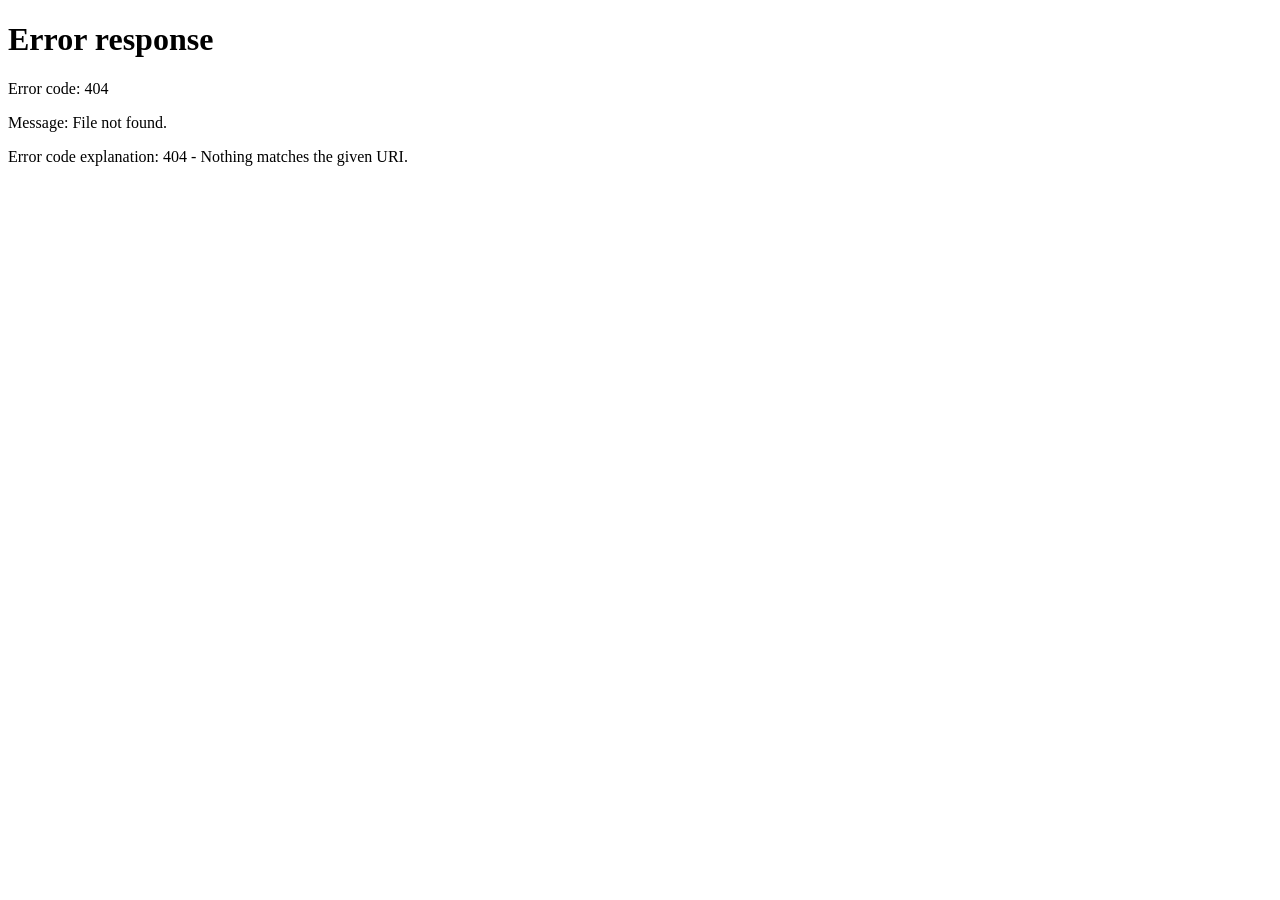
==== index.html @ c6a534df "Add files via upload" ====
<!doctype html>
<html lang="en">
<head>
  <meta charset="UTF-8" />
  <meta name="viewport" content="width=device-width, initial-scale=1.0" />
  <title>LeftoverChef</title>
  <script>
    window.location.replace("/frontend.html");
  </script>
</head>
<body>
  <p>Redirecting to LeftoverChef...</p>
</body>
</html>
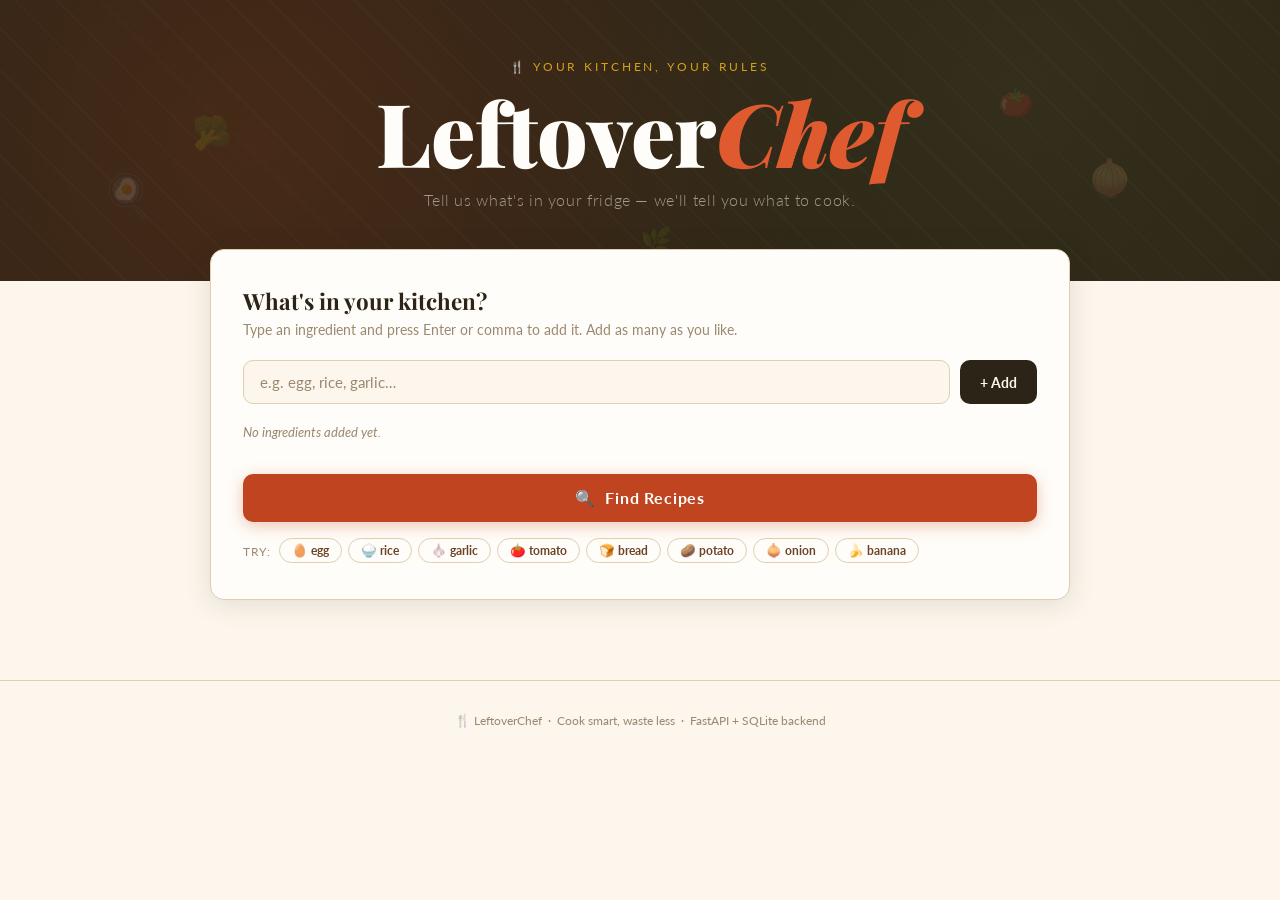
==== commit 188c8132: "Add files via upload" ====
--- a/index.html
+++ b/index.html
@@ -1,15 +1,525 @@
-<!doctype html>
+<!DOCTYPE html>
 <html lang="en">
 <head>
-  <meta charset="UTF-8" />
-  <meta name="viewport" content="width=device-width, initial-scale=1.0" />
-  <title>LeftoverChef</title>
-  <script>
-    window.location.replace("/frontend.html");
-  </script>
+  <meta charset="UTF-8"/>
+  <meta name="viewport" content="width=device-width, initial-scale=1.0"/>
+  <title>LeftoverChef — Cook What You Have</title>
+  <link href="https://fonts.googleapis.com/css2?family=Playfair+Display:ital,wght@0,700;0,900;1,700&family=Lato:wght@300;400;700&display=swap" rel="stylesheet"/>
+  <style>
+    *, *::before, *::after { box-sizing: border-box; margin: 0; padding: 0; }
+    :root {
+      --cream:#fdf6ec; --warm:#f5e6cc; --paper:#fffdf9;
+      --rust:#c0441f; --rust2:#e05a30; --olive:#5a6e3b; --olive2:#7a9a50;
+      --charcoal:#2c2416; --brown:#6b4226; --gold:#d4a017; --muted:#9b8870;
+      --border:#e0ceaf; --shadow:rgba(44,36,22,0.12); --radius:14px;
+    }
+    html { scroll-behavior: smooth; }
+    body { background: var(--cream); color: var(--charcoal); font-family: 'Lato', sans-serif; min-height: 100vh; }
+
+    .hero {
+      position: relative; background: var(--charcoal);
+      overflow: hidden; padding: 60px 24px 72px; text-align: center; z-index: 1;
+    }
+    .hero::before {
+      content: ''; position: absolute; inset: 0;
+      background-image:
+        radial-gradient(circle at 20% 50%, rgba(192,68,31,0.18) 0%, transparent 55%),
+        radial-gradient(circle at 80% 30%, rgba(90,110,59,0.15) 0%, transparent 50%),
+        repeating-linear-gradient(45deg, transparent, transparent 28px, rgba(255,255,255,0.018) 28px, rgba(255,255,255,0.018) 30px);
+      pointer-events: none;
+    }
+    .steam { position: absolute; font-size: 2rem; opacity: 0.13; animation: floatUp 6s ease-in-out infinite; }
+    .steam:nth-child(1) { left: 8%;  top: 60%; animation-delay: 0s;   font-size: 2.6rem; }
+    .steam:nth-child(2) { left: 15%; top: 40%; animation-delay: 1.2s; }
+    .steam:nth-child(3) { left: 85%; top: 55%; animation-delay: 2.4s; font-size: 2.2rem; }
+    .steam:nth-child(4) { left: 78%; top: 30%; animation-delay: 0.6s; font-size: 1.8rem; }
+    .steam:nth-child(5) { left: 50%; top: 80%; animation-delay: 3s;   font-size: 1.6rem; }
+    @keyframes floatUp {
+      0%,100% { transform: translateY(0) rotate(-5deg); opacity: 0.08; }
+      50%      { transform: translateY(-30px) rotate(5deg); opacity: 0.18; }
+    }
+    .hero-eyebrow { font-size: 0.72rem; letter-spacing: 0.25em; text-transform: uppercase; color: var(--gold); margin-bottom: 14px; position: relative; }
+    .hero h1 { font-family: 'Playfair Display', serif; font-size: clamp(3rem, 8vw, 5.5rem); font-weight: 900; color: var(--paper); line-height: 1; position: relative; }
+    .hero h1 em { font-style: italic; color: var(--rust2); }
+    .hero-sub { color: rgba(253,246,236,0.55); font-size: 1rem; margin-top: 14px; font-weight: 300; letter-spacing: 0.04em; position: relative; }
+
+    .main { position: relative; z-index: 1; max-width: 900px; margin: 0 auto; padding: 0 20px 80px; }
+
+    .input-card {
+      background: var(--paper); border: 1px solid var(--border); border-radius: var(--radius);
+      box-shadow: 0 4px 28px var(--shadow); padding: 36px 32px; margin-top: -32px; position: relative;
+    }
+    .input-card h2 { font-family: 'Playfair Display', serif; font-size: 1.4rem; font-weight: 700; color: var(--charcoal); margin-bottom: 6px; }
+    .input-card p { color: var(--muted); font-size: 0.85rem; margin-bottom: 22px; }
+
+    .tag-input-row { display: flex; gap: 10px; margin-bottom: 14px; }
+    .autocomplete-wrap { position: relative; flex: 1; }
+    .tag-input-row input {
+      width: 100%; background: var(--cream); border: 1.5px solid var(--border); border-radius: 10px;
+      color: var(--charcoal); font-family: 'Lato', sans-serif; font-size: 0.95rem;
+      padding: 12px 16px; outline: none; transition: border-color 0.2s, box-shadow 0.2s;
+    }
+    .tag-input-row input::placeholder { color: var(--muted); }
+    .tag-input-row input:focus { border-color: var(--rust); box-shadow: 0 0 0 3px rgba(192,68,31,0.1); }
+
+    .autocomplete-list {
+      position: absolute; top: calc(100% + 4px); left: 0; right: 0;
+      background: var(--paper); border: 1px solid var(--border); border-radius: 10px;
+      box-shadow: 0 8px 24px var(--shadow); max-height: 200px; overflow-y: auto; z-index: 50; display: none;
+    }
+    .autocomplete-list.open { display: block; }
+    .ac-item { padding: 10px 16px; cursor: pointer; font-size: 0.9rem; transition: background 0.15s; }
+    .ac-item:hover { background: var(--warm); }
+    .ac-item mark { background: none; color: var(--rust); font-weight: 700; }
+
+    .tags-wrap { display: flex; flex-wrap: wrap; gap: 8px; min-height: 36px; margin-bottom: 20px; }
+    .tag {
+      display: inline-flex; align-items: center; gap: 6px;
+      background: var(--charcoal); color: var(--cream); border-radius: 20px;
+      padding: 6px 14px; font-size: 0.82rem; font-weight: 700; letter-spacing: 0.03em;
+      animation: tagPop 0.2s cubic-bezier(0.34,1.56,0.64,1) both;
+    }
+    .tag .remove { cursor: pointer; opacity: 0.55; font-size: 1rem; line-height: 1; transition: opacity 0.15s; }
+    .tag .remove:hover { opacity: 1; }
+    @keyframes tagPop { from { transform: scale(0.7); opacity: 0; } to { transform: scale(1); opacity: 1; } }
+    .empty-tags { color: var(--muted); font-size: 0.82rem; padding: 6px 0; font-style: italic; }
+
+    .btn-add {
+      background: var(--charcoal); color: var(--cream); border: none; border-radius: 10px;
+      font-family: 'Lato', sans-serif; font-size: 0.88rem; font-weight: 700;
+      padding: 12px 20px; cursor: pointer; white-space: nowrap;
+      transition: opacity 0.15s, transform 0.1s;
+    }
+    .btn-add:hover { opacity: 0.82; transform: translateY(-1px); }
+
+    .btn-search {
+      width: 100%; background: var(--rust); color: #fff; border: none; border-radius: 10px;
+      font-family: 'Lato', sans-serif; font-size: 1rem; font-weight: 700; letter-spacing: 0.05em;
+      padding: 14px; cursor: pointer; transition: background 0.2s, transform 0.1s, box-shadow 0.2s;
+      box-shadow: 0 4px 16px rgba(192,68,31,0.3);
+    }
+    .btn-search:hover { background: var(--rust2); transform: translateY(-1px); }
+    .btn-search:active { transform: translateY(0); }
+
+    .quick-add { margin-top: 16px; display: flex; flex-wrap: wrap; gap: 6px; align-items: center; }
+    .quick-add span { font-size: 0.73rem; color: var(--muted); letter-spacing: 0.06em; text-transform: uppercase; margin-right: 2px; }
+    .chip {
+      background: none; border: 1.5px solid var(--border); border-radius: 20px; color: var(--brown);
+      cursor: pointer; font-family: 'Lato', sans-serif; font-size: 0.78rem; font-weight: 700;
+      padding: 4px 12px; transition: all 0.15s;
+    }
+    .chip:hover { background: var(--warm); border-color: var(--rust); color: var(--rust); }
+
+    .section-head { display: flex; align-items: center; gap: 14px; margin: 44px 0 22px; }
+    .section-head h3 { font-family: 'Playfair Display', serif; font-size: 1.55rem; font-weight: 700; }
+    .section-badge { background: var(--olive); color: #fff; border-radius: 20px; font-size: 0.72rem; font-weight: 700; letter-spacing: 0.06em; padding: 3px 12px; text-transform: uppercase; }
+    .section-badge.partial { background: var(--gold); color: var(--charcoal); }
+    .section-rule { flex: 1; height: 1px; background: var(--border); }
+
+    .recipe-grid { display: grid; grid-template-columns: repeat(auto-fill, minmax(260px, 1fr)); gap: 20px; }
+    .recipe-card {
+      background: var(--paper); border: 1px solid var(--border); border-radius: var(--radius);
+      box-shadow: 0 2px 12px var(--shadow); overflow: hidden; cursor: pointer;
+      transition: transform 0.2s, box-shadow 0.2s; animation: cardIn 0.35s ease both;
+    }
+    .recipe-card:hover { transform: translateY(-3px); box-shadow: 0 8px 28px var(--shadow); }
+    @keyframes cardIn { from { opacity: 0; transform: translateY(16px); } to { opacity: 1; transform: translateY(0); } }
+
+    .card-top { background: var(--charcoal); padding: 20px 20px 16px; position: relative; }
+    .card-emoji { font-size: 2.2rem; display: block; margin-bottom: 8px; }
+    .card-name { font-family: 'Playfair Display', serif; font-size: 1.1rem; font-weight: 700; color: var(--paper); line-height: 1.3; }
+    .card-match-bar { position: absolute; bottom: 0; left: 0; height: 3px; background: var(--olive2); width: 0; transition: width 1s ease; }
+    .card-match-bar.partial { background: var(--gold); }
+
+    .card-body { padding: 16px 20px 20px; }
+    .card-desc { font-size: 0.84rem; color: var(--muted); line-height: 1.5; margin-bottom: 14px; }
+    .card-meta { display: flex; gap: 14px; margin-bottom: 12px; }
+    .meta-pill { display: flex; align-items: center; gap: 5px; font-size: 0.76rem; color: var(--brown); font-weight: 700; }
+    .card-tags { display: flex; flex-wrap: wrap; gap: 5px; margin-bottom: 14px; }
+    .tag-pill { background: var(--warm); color: var(--brown); border-radius: 20px; font-size: 0.68rem; font-weight: 700; letter-spacing: 0.04em; padding: 3px 10px; text-transform: uppercase; }
+
+    .missing-panel { background: rgba(212,160,23,0.08); border: 1px solid rgba(212,160,23,0.3); border-radius: 10px; padding: 10px 14px; }
+    .missing-label { font-size: 0.7rem; font-weight: 700; letter-spacing: 0.08em; text-transform: uppercase; color: var(--gold); margin-bottom: 6px; }
+    .missing-list { display: flex; flex-wrap: wrap; gap: 5px; }
+    .missing-item { background: rgba(212,160,23,0.15); border-radius: 5px; color: var(--brown); font-size: 0.76rem; font-weight: 700; padding: 2px 8px; }
+    .match-pct { font-size: 0.7rem; color: var(--muted); margin-top: 10px; text-align: right; }
+    .match-pct strong { color: var(--olive); }
+
+    .modal-overlay { position: fixed; inset: 0; background: rgba(44,36,22,0.7); backdrop-filter: blur(4px); z-index: 200; display: none; align-items: center; justify-content: center; padding: 20px; }
+    .modal-overlay.open { display: flex; }
+    .modal { background: var(--paper); border-radius: 18px; max-width: 640px; width: 100%; max-height: 90vh; overflow-y: auto; box-shadow: 0 24px 60px rgba(0,0,0,0.35); animation: modalIn 0.3s cubic-bezier(0.34,1.3,0.64,1) both; }
+    @keyframes modalIn { from { opacity: 0; transform: scale(0.92) translateY(20px); } to { opacity: 1; transform: scale(1) translateY(0); } }
+
+    .modal-header { background: var(--charcoal); padding: 28px 30px 24px; border-radius: 18px 18px 0 0; position: relative; }
+    .modal-emoji { font-size: 2.8rem; display: block; margin-bottom: 10px; }
+    .modal-title { font-family: 'Playfair Display', serif; font-size: 1.8rem; font-weight: 900; color: var(--paper); line-height: 1.2; }
+    .modal-desc { color: rgba(253,246,236,0.6); font-size: 0.9rem; margin-top: 8px; }
+    .modal-close { position: absolute; top: 20px; right: 20px; background: rgba(255,255,255,0.1); border: none; border-radius: 8px; color: var(--cream); cursor: pointer; font-size: 1.2rem; padding: 6px 10px; transition: background 0.15s; }
+    .modal-close:hover { background: rgba(255,255,255,0.2); }
+    .modal-body { padding: 28px 30px 32px; }
+    .modal-meta { display: flex; gap: 20px; margin-bottom: 24px; flex-wrap: wrap; }
+    .modal-meta-item { display: flex; flex-direction: column; gap: 2px; }
+    .modal-meta-label { font-size: 0.68rem; letter-spacing: 0.1em; text-transform: uppercase; color: var(--muted); }
+    .modal-meta-val { font-size: 1rem; font-weight: 700; color: var(--charcoal); }
+    .modal-section-title { font-family: 'Playfair Display', serif; font-size: 1.05rem; font-weight: 700; color: var(--charcoal); margin-bottom: 12px; padding-bottom: 6px; border-bottom: 1px solid var(--border); }
+    .ing-grid { display: grid; grid-template-columns: 1fr 1fr; gap: 6px 16px; margin-bottom: 28px; }
+    .ing-item { display: flex; align-items: center; gap: 8px; font-size: 0.88rem; padding: 5px 0; }
+    .ing-dot { width: 8px; height: 8px; border-radius: 50%; flex-shrink: 0; }
+    .ing-dot.have { background: var(--olive2); }
+    .ing-dot.need { background: var(--gold); }
+    .steps-list { display: flex; flex-direction: column; gap: 14px; }
+    .step-item { display: flex; gap: 14px; align-items: flex-start; }
+    .step-num { background: var(--rust); color: #fff; border-radius: 50%; width: 26px; height: 26px; display: flex; align-items: center; justify-content: center; font-size: 0.75rem; font-weight: 700; flex-shrink: 0; margin-top: 1px; }
+    .step-text { font-size: 0.9rem; line-height: 1.6; color: var(--charcoal); }
+
+    .state-box { text-align: center; padding: 60px 20px; color: var(--muted); }
+    .state-box .state-icon { font-size: 3.5rem; margin-bottom: 16px; display: block; }
+    .state-box h4 { font-family: 'Playfair Display', serif; font-size: 1.3rem; color: var(--charcoal); margin-bottom: 8px; }
+    .state-box p { font-size: 0.88rem; line-height: 1.6; max-width: 380px; margin: 0 auto; }
+    .spinner { width: 36px; height: 36px; border: 3px solid var(--border); border-top-color: var(--rust); border-radius: 50%; animation: spin 0.7s linear infinite; margin: 0 auto 16px; }
+    @keyframes spin { to { transform: rotate(360deg); } }
+
+    footer { text-align: center; padding: 32px 20px; color: var(--muted); font-size: 0.78rem; border-top: 1px solid var(--border); }
+    @media (max-width: 520px) { .input-card { padding: 24px 18px; } .modal-body { padding: 20px 18px 24px; } .ing-grid { grid-template-columns: 1fr; } }
+  </style>
 </head>
 <body>
-  <p>Redirecting to LeftoverChef...</p>
+
+<header class="hero">
+  <div class="steam">🍳</div>
+  <div class="steam">🥦</div>
+  <div class="steam">🧅</div>
+  <div class="steam">🍅</div>
+  <div class="steam">🌿</div>
+  <p class="hero-eyebrow">🍴 Your kitchen, your rules</p>
+  <h1>Leftover<em>Chef</em></h1>
+  <p class="hero-sub">Tell us what's in your fridge — we'll tell you what to cook.</p>
+</header>
+
+<main class="main">
+  <div class="input-card">
+    <h2>What's in your kitchen?</h2>
+    <p>Type an ingredient and press Enter or comma to add it. Add as many as you like.</p>
+
+    <div class="tag-input-row">
+      <div class="autocomplete-wrap">
+        <input type="text" id="ingredientInput" placeholder="e.g. egg, rice, garlic…" autocomplete="off"/>
+        <div class="autocomplete-list" id="acList"></div>
+      </div>
+      <button class="btn-add" onclick="addIngredient()">+ Add</button>
+    </div>
+
+    <div class="tags-wrap" id="tagsWrap">
+      <span class="empty-tags" id="emptyTagsMsg">No ingredients added yet.</span>
+    </div>
+
+    <button class="btn-search" onclick="searchRecipes()">🔍 &nbsp;Find Recipes</button>
+
+    <div class="quick-add">
+      <span>Try:</span>
+      <button class="chip" onclick="quickAdd('egg')">🥚 egg</button>
+      <button class="chip" onclick="quickAdd('rice')">🍚 rice</button>
+      <button class="chip" onclick="quickAdd('garlic')">🧄 garlic</button>
+      <button class="chip" onclick="quickAdd('tomato')">🍅 tomato</button>
+      <button class="chip" onclick="quickAdd('bread')">🍞 bread</button>
+      <button class="chip" onclick="quickAdd('potato')">🥔 potato</button>
+      <button class="chip" onclick="quickAdd('onion')">🧅 onion</button>
+      <button class="chip" onclick="quickAdd('banana')">🍌 banana</button>
+    </div>
+  </div>
+
+  <div id="results"></div>
+</main>
+
+<div class="modal-overlay" id="modalOverlay" onclick="closeModal(event)">
+  <div class="modal" id="modal">
+    <div class="modal-header">
+      <button class="modal-close" onclick="closeModalDirect()">✕</button>
+      <span class="modal-emoji" id="mEmoji">🍳</span>
+      <div class="modal-title" id="mTitle"></div>
+      <div class="modal-desc" id="mDesc"></div>
+    </div>
+    <div class="modal-body">
+      <div class="modal-meta">
+        <div class="modal-meta-item">
+          <span class="modal-meta-label">⏱ Time</span>
+          <span class="modal-meta-val" id="mTime"></span>
+        </div>
+        <div class="modal-meta-item">
+          <span class="modal-meta-label">👤 Serves</span>
+          <span class="modal-meta-val" id="mServings"></span>
+        </div>
+      </div>
+      <div class="modal-section-title">Ingredients</div>
+      <div class="ing-grid" id="mIngredients"></div>
+      <div class="modal-section-title">Steps</div>
+      <div class="steps-list" id="mSteps"></div>
+    </div>
+  </div>
+</div>
+
+<footer>🍴 LeftoverChef &nbsp;·&nbsp; Cook smart, waste less &nbsp;·&nbsp; FastAPI + SQLite backend</footer>
+
+<script>
+  // Local dev: use uvicorn on :8000. Opening this file via file:// has no hostname — old logic broke fetch.
+  function apiBase() {
+    const p = location.protocol;
+    const h = location.hostname;
+    if (p === "file:" || h === "" || h === "localhost" || h === "127.0.0.1") {
+      return "http://127.0.0.1:8000";
+    }
+    return `${location.origin}/api`;
+  }
+  const API = apiBase();
+  let ingredients = [];
+  let allKnownIngredients = [];
+
+  const EMOJIS = {
+    "omelette":"🍳","fried rice":"🍚","pasta":"🍝","stir fry":"🥦",
+    "french toast":"🍞","hash":"🥔","soup":"🍲","pancakes":"🥞",
+    "tomato egg":"🍅","garlic bread":"🧄","avocado":"🥑","dal":"🫘","lentil":"🫘"
+  };
+  function getEmoji(name) {
+    const n = name.toLowerCase();
+    for (const [k, v] of Object.entries(EMOJIS)) if (n.includes(k)) return v;
+    return "🍽";
+  }
+
+  async function loadIngredients() {
+    try {
+      const res = await fetch(`${API}/ingredients`);
+      allKnownIngredients = await res.json();
+    } catch(e) { console.warn("Server offline — autocomplete unavailable."); }
+  }
+  loadIngredients();
+
+  const input = document.getElementById("ingredientInput");
+  const acList = document.getElementById("acList");
+
+  input.addEventListener("input", () => {
+    const val = input.value.trim().toLowerCase();
+    if (!val || val.length < 2) { acList.classList.remove("open"); return; }
+    const matches = allKnownIngredients.filter(i => i.includes(val) && !ingredients.includes(i)).slice(0, 8);
+    if (!matches.length) { acList.classList.remove("open"); return; }
+    acList.innerHTML = matches.map(m => {
+      const hi = m.replace(new RegExp(`(${val})`, "gi"), "<mark>$1</mark>");
+      return `<div class="ac-item" onclick="selectAC('${m}')">${hi}</div>`;
+    }).join("");
+    acList.classList.add("open");
+  });
+
+  input.addEventListener("keydown", e => {
+    if (e.key === "Enter" || e.key === ",") { e.preventDefault(); addIngredient(); }
+    if (e.key === "Escape") acList.classList.remove("open");
+  });
+
+  document.addEventListener("click", e => {
+    if (!e.target.closest(".autocomplete-wrap")) acList.classList.remove("open");
+  });
+
+  function selectAC(val) { input.value = val; acList.classList.remove("open"); addIngredient(); }
+
+  function addIngredient() {
+    const raw = input.value.replace(/,/g,"").trim().toLowerCase();
+    if (!raw || ingredients.includes(raw)) { input.value = ""; return; }
+    ingredients.push(raw);
+    input.value = "";
+    acList.classList.remove("open");
+    renderTags();
+  }
+
+  function quickAdd(ing) {
+    if (!ingredients.includes(ing)) { ingredients.push(ing); renderTags(); }
+  }
+
+  function removeIngredient(ing) {
+    ingredients = ingredients.filter(i => i !== ing);
+    renderTags();
+  }
+
+  function renderTags() {
+    const wrap = document.getElementById("tagsWrap");
+    if (!ingredients.length) {
+      wrap.innerHTML = '<span class="empty-tags" id="emptyTagsMsg">No ingredients added yet.</span>';
+      return;
+    }
+    wrap.innerHTML = ingredients.map(i =>
+      `<span class="tag">${i}<span class="remove" onclick="removeIngredient('${i}')">×</span></span>`
+    ).join("");
+  }
+
+  async function searchRecipes() {
+    if (!ingredients.length) {
+      showState("results", "🍽", "Add some ingredients first", "Tell us what's in your kitchen and we'll find recipes that match.");
+      return;
+    }
+    showLoading("results");
+    try {
+      const res = await fetch(`${API}/search`, {
+        method: "POST",
+        headers: { "Content-Type": "application/json" },
+        body: JSON.stringify({ ingredients })
+      });
+      const data = await res.json();
+      await renderResults(data);
+    } catch(e) {
+      showState("results", "🔌", "Server not reachable",
+        "Make sure the backend is running:<br><code style='background:var(--warm);padding:2px 6px;border-radius:4px;font-size:0.82rem;'>uvicorn server:app --reload --port 8000</code>");
+    }
+  }
+
+  async function renderResults(data) {
+    const el = document.getElementById("results");
+    const { exact, suggestions } = data;
+    if (!exact.length && !suggestions.length) {
+      await renderFallbackRecommendations();
+      return;
+    }
+    let html = "";
+    if (exact.length) {
+      html += `<div class="section-head"><h3>You can make these right now</h3><span class="section-badge">✓ Full Match</span><div class="section-rule"></div></div>
+               <div class="recipe-grid">${exact.map((r,i) => cardHTML(r, true, i)).join("")}</div>`;
+    }
+    if (suggestions.length) {
+      html += `<div class="section-head"><h3>Almost there — just a few more</h3><span class="section-badge partial">⚡ Partial Match</span><div class="section-rule"></div></div>
+               <div class="recipe-grid">${suggestions.map((r,i) => cardHTML(r, false, i)).join("")}</div>`;
+    }
+    el.innerHTML = html;
+    setTimeout(() => {
+      document.querySelectorAll(".card-match-bar").forEach(bar => { bar.style.width = bar.dataset.pct + "%"; });
+    }, 100);
+  }
+
+  function enrichRecipeMatch(recipe) {
+    const recipeIngredients = Array.isArray(recipe.ingredients) ? recipe.ingredients : [];
+    const userSet = new Set(ingredients);
+    const have = recipeIngredients.filter(ing => userSet.has(ing));
+    const missing = recipeIngredients.filter(ing => !userSet.has(ing));
+    const ratio = recipeIngredients.length ? (have.length / recipeIngredients.length) : 0;
+    return {
+      ...recipe,
+      tags: Array.isArray(recipe.tags) ? recipe.tags : [],
+      have,
+      missing,
+      match_ratio: Math.round(ratio * 100),
+    };
+  }
+
+  async function renderFallbackRecommendations() {
+    const el = document.getElementById("results");
+    try {
+      const res = await fetch(`${API}/recipes`);
+      const allRecipes = await res.json();
+      if (!Array.isArray(allRecipes) || !allRecipes.length) {
+        el.innerHTML = `<div class="state-box"><span class="state-icon">🤷</span><h4>No recipes found</h4><p>The database looks empty right now. Please restart backend once so predefined recipes can be seeded.</p></div>`;
+        return;
+      }
+      const recommended = allRecipes
+        .map(enrichRecipeMatch)
+        .filter(r => r.have.length > 0)
+        .sort((a, b) => {
+          if (b.match_ratio !== a.match_ratio) return b.match_ratio - a.match_ratio;
+          if (a.missing.length !== b.missing.length) return a.missing.length - b.missing.length;
+          return (a.time_minutes ?? 999) - (b.time_minutes ?? 999);
+        })
+        .map(r => ({
+          ...r,
+          recommendation_note: r.missing.length
+            ? `Add ${r.missing.join(", ")} and you can make ${r.name}.`
+            : `You already have everything needed for ${r.name}.`,
+        }))
+        .slice(0, 6);
+
+      if (!recommended.length) {
+        el.innerHTML = `<div class="state-box"><span class="state-icon">🤷</span><h4>No close recommendations yet</h4><p>None of the recipes share your current items. Add staples like garlic, onion, oil, or salt for better matches.</p></div>`;
+        return;
+      }
+
+      el.innerHTML = `
+        <div class="state-box">
+          <span class="state-icon">🧠</span>
+          <h4>No exact recipe with current ingredients</h4>
+          <p>Here are smart recommendations. Each card shows the required materials you still need.</p>
+        </div>
+        <div class="section-head">
+          <h3>Recommended recipes for you</h3>
+          <span class="section-badge partial">🛒 Required Materials</span>
+          <div class="section-rule"></div>
+        </div>
+        <div class="recipe-grid">${recommended.map((r, i) => cardHTML(r, false, i)).join("")}</div>
+      `;
+      setTimeout(() => {
+        document.querySelectorAll(".card-match-bar").forEach(bar => { bar.style.width = bar.dataset.pct + "%"; });
+      }, 100);
+    } catch (e) {
+      el.innerHTML = `<div class="state-box"><span class="state-icon">🤷</span><h4>No matches found</h4><p>Try adding more staples like garlic, oil, salt, or onion to unlock more recipes.</p></div>`;
+    }
+  }
+
+  function cardHTML(r, exact, delay) {
+    const emoji = getEmoji(r.name);
+    const safeR = JSON.stringify(r).replace(/'/g,"&#39;").replace(/"/g,'&quot;');
+    const recommendationHTML = !exact && r.recommendation_note ? `
+      <div class="missing-panel" style="margin-bottom:10px;">
+        <div class="missing-label">💡 Quick tip</div>
+        <div style="font-size:0.78rem; line-height:1.45; color:var(--brown);">${r.recommendation_note}</div>
+      </div>` : "";
+    const missingHTML = !exact && r.missing.length ? `
+      <div class="missing-panel">
+        <div class="missing-label">🛒 Required materials</div>
+        <div class="missing-list">${r.missing.map(m=>`<span class="missing-item">${m}</span>`).join("")}</div>
+      </div>` : "";
+    const matchPct = !exact ? `<div class="match-pct"><strong>${r.match_ratio}%</strong> match</div>` : "";
+    return `
+      <div class="recipe-card" style="animation-delay:${delay*0.07}s" onclick='openModalFromCard(this)' data-recipe="${safeR}">
+        <div class="card-top">
+          <span class="card-emoji">${emoji}</span>
+          <div class="card-name">${r.name}</div>
+          <div class="card-match-bar ${exact?'full':'partial'}" style="width:0%" data-pct="${exact?100:r.match_ratio}"></div>
+        </div>
+        <div class="card-body">
+          <p class="card-desc">${r.description}</p>
+          <div class="card-meta">
+            <div class="meta-pill">⏱ ${r.time_minutes} min</div>
+            <div class="meta-pill">👤 Serves ${r.servings}</div>
+          </div>
+          <div class="card-tags">${r.tags.map(t=>`<span class="tag-pill">${t}</span>`).join("")}</div>
+          ${recommendationHTML}${missingHTML}${matchPct}
+        </div>
+      </div>`;
+  }
+
+  function openModalFromCard(el) {
+    const r = JSON.parse(el.dataset.recipe);
+    openModal(r);
+  }
+
+  function openModal(r) {
+    document.getElementById("mEmoji").textContent = getEmoji(r.name);
+    document.getElementById("mTitle").textContent = r.name;
+    document.getElementById("mDesc").textContent = r.description;
+    document.getElementById("mTime").textContent = r.time_minutes + " min";
+    document.getElementById("mServings").textContent = r.servings;
+    const userSet = new Set(ingredients);
+    document.getElementById("mIngredients").innerHTML = r.ingredients.map(ing =>
+      `<div class="ing-item"><div class="ing-dot ${userSet.has(ing)?'have':'need'}"></div><span>${ing}</span></div>`
+    ).join("");
+    document.getElementById("mSteps").innerHTML = r.steps.map((s,i) =>
+      `<div class="step-item"><div class="step-num">${i+1}</div><div class="step-text">${s}</div></div>`
+    ).join("");
+    document.getElementById("modalOverlay").classList.add("open");
+    document.body.style.overflow = "hidden";
+  }
+
+  function closeModal(e) { if (e.target === document.getElementById("modalOverlay")) closeModalDirect(); }
+  function closeModalDirect() { document.getElementById("modalOverlay").classList.remove("open"); document.body.style.overflow = ""; }
+
+  function showLoading(id) {
+    document.getElementById(id).innerHTML = `<div class="state-box"><div class="spinner"></div><p>Searching your pantry…</p></div>`;
+  }
+  function showState(id, icon, title, body) {
+    document.getElementById(id).innerHTML = `<div class="state-box"><span class="state-icon">${icon}</span><h4>${title}</h4><p>${body}</p></div>`;
+  }
+</script>
 </body>
-</html>
-
+</html>
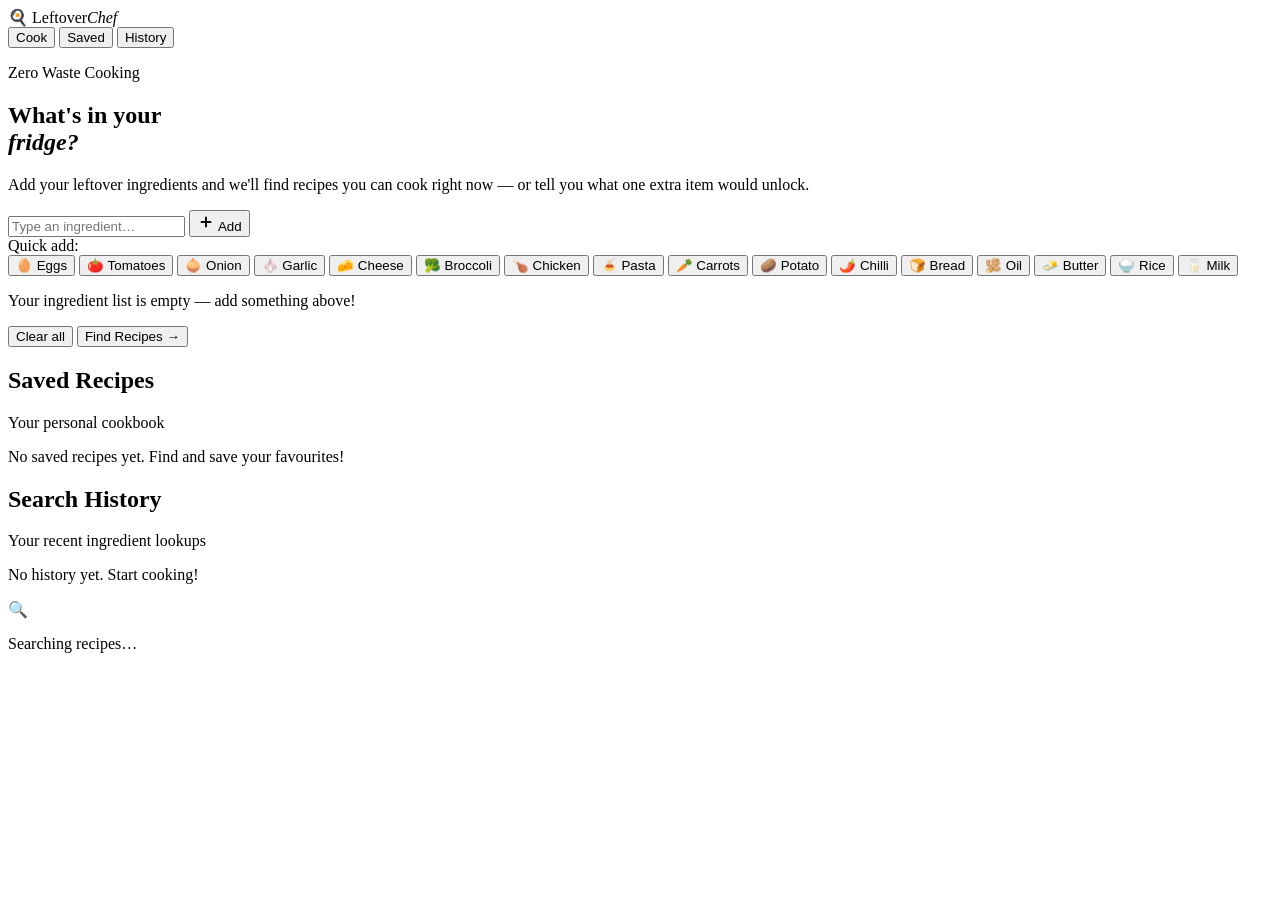
==== commit 190e1b1f: "Update index.html" ====
--- a/index.html
+++ b/index.html
@@ -1,525 +1,134 @@
 <!DOCTYPE html>
 <html lang="en">
 <head>
-  <meta charset="UTF-8"/>
-  <meta name="viewport" content="width=device-width, initial-scale=1.0"/>
-  <title>LeftoverChef — Cook What You Have</title>
-  <link href="https://fonts.googleapis.com/css2?family=Playfair+Display:ital,wght@0,700;0,900;1,700&family=Lato:wght@300;400;700&display=swap" rel="stylesheet"/>
-  <style>
-    *, *::before, *::after { box-sizing: border-box; margin: 0; padding: 0; }
-    :root {
-      --cream:#fdf6ec; --warm:#f5e6cc; --paper:#fffdf9;
-      --rust:#c0441f; --rust2:#e05a30; --olive:#5a6e3b; --olive2:#7a9a50;
-      --charcoal:#2c2416; --brown:#6b4226; --gold:#d4a017; --muted:#9b8870;
-      --border:#e0ceaf; --shadow:rgba(44,36,22,0.12); --radius:14px;
-    }
-    html { scroll-behavior: smooth; }
-    body { background: var(--cream); color: var(--charcoal); font-family: 'Lato', sans-serif; min-height: 100vh; }
-
-    .hero {
-      position: relative; background: var(--charcoal);
-      overflow: hidden; padding: 60px 24px 72px; text-align: center; z-index: 1;
-    }
-    .hero::before {
-      content: ''; position: absolute; inset: 0;
-      background-image:
-        radial-gradient(circle at 20% 50%, rgba(192,68,31,0.18) 0%, transparent 55%),
-        radial-gradient(circle at 80% 30%, rgba(90,110,59,0.15) 0%, transparent 50%),
-        repeating-linear-gradient(45deg, transparent, transparent 28px, rgba(255,255,255,0.018) 28px, rgba(255,255,255,0.018) 30px);
-      pointer-events: none;
-    }
-    .steam { position: absolute; font-size: 2rem; opacity: 0.13; animation: floatUp 6s ease-in-out infinite; }
-    .steam:nth-child(1) { left: 8%;  top: 60%; animation-delay: 0s;   font-size: 2.6rem; }
-    .steam:nth-child(2) { left: 15%; top: 40%; animation-delay: 1.2s; }
-    .steam:nth-child(3) { left: 85%; top: 55%; animation-delay: 2.4s; font-size: 2.2rem; }
-    .steam:nth-child(4) { left: 78%; top: 30%; animation-delay: 0.6s; font-size: 1.8rem; }
-    .steam:nth-child(5) { left: 50%; top: 80%; animation-delay: 3s;   font-size: 1.6rem; }
-    @keyframes floatUp {
-      0%,100% { transform: translateY(0) rotate(-5deg); opacity: 0.08; }
-      50%      { transform: translateY(-30px) rotate(5deg); opacity: 0.18; }
-    }
-    .hero-eyebrow { font-size: 0.72rem; letter-spacing: 0.25em; text-transform: uppercase; color: var(--gold); margin-bottom: 14px; position: relative; }
-    .hero h1 { font-family: 'Playfair Display', serif; font-size: clamp(3rem, 8vw, 5.5rem); font-weight: 900; color: var(--paper); line-height: 1; position: relative; }
-    .hero h1 em { font-style: italic; color: var(--rust2); }
-    .hero-sub { color: rgba(253,246,236,0.55); font-size: 1rem; margin-top: 14px; font-weight: 300; letter-spacing: 0.04em; position: relative; }
-
-    .main { position: relative; z-index: 1; max-width: 900px; margin: 0 auto; padding: 0 20px 80px; }
-
-    .input-card {
-      background: var(--paper); border: 1px solid var(--border); border-radius: var(--radius);
-      box-shadow: 0 4px 28px var(--shadow); padding: 36px 32px; margin-top: -32px; position: relative;
-    }
-    .input-card h2 { font-family: 'Playfair Display', serif; font-size: 1.4rem; font-weight: 700; color: var(--charcoal); margin-bottom: 6px; }
-    .input-card p { color: var(--muted); font-size: 0.85rem; margin-bottom: 22px; }
-
-    .tag-input-row { display: flex; gap: 10px; margin-bottom: 14px; }
-    .autocomplete-wrap { position: relative; flex: 1; }
-    .tag-input-row input {
-      width: 100%; background: var(--cream); border: 1.5px solid var(--border); border-radius: 10px;
-      color: var(--charcoal); font-family: 'Lato', sans-serif; font-size: 0.95rem;
-      padding: 12px 16px; outline: none; transition: border-color 0.2s, box-shadow 0.2s;
-    }
-    .tag-input-row input::placeholder { color: var(--muted); }
-    .tag-input-row input:focus { border-color: var(--rust); box-shadow: 0 0 0 3px rgba(192,68,31,0.1); }
-
-    .autocomplete-list {
-      position: absolute; top: calc(100% + 4px); left: 0; right: 0;
-      background: var(--paper); border: 1px solid var(--border); border-radius: 10px;
-      box-shadow: 0 8px 24px var(--shadow); max-height: 200px; overflow-y: auto; z-index: 50; display: none;
-    }
-    .autocomplete-list.open { display: block; }
-    .ac-item { padding: 10px 16px; cursor: pointer; font-size: 0.9rem; transition: background 0.15s; }
-    .ac-item:hover { background: var(--warm); }
-    .ac-item mark { background: none; color: var(--rust); font-weight: 700; }
-
-    .tags-wrap { display: flex; flex-wrap: wrap; gap: 8px; min-height: 36px; margin-bottom: 20px; }
-    .tag {
-      display: inline-flex; align-items: center; gap: 6px;
-      background: var(--charcoal); color: var(--cream); border-radius: 20px;
-      padding: 6px 14px; font-size: 0.82rem; font-weight: 700; letter-spacing: 0.03em;
-      animation: tagPop 0.2s cubic-bezier(0.34,1.56,0.64,1) both;
-    }
-    .tag .remove { cursor: pointer; opacity: 0.55; font-size: 1rem; line-height: 1; transition: opacity 0.15s; }
-    .tag .remove:hover { opacity: 1; }
-    @keyframes tagPop { from { transform: scale(0.7); opacity: 0; } to { transform: scale(1); opacity: 1; } }
-    .empty-tags { color: var(--muted); font-size: 0.82rem; padding: 6px 0; font-style: italic; }
-
-    .btn-add {
-      background: var(--charcoal); color: var(--cream); border: none; border-radius: 10px;
-      font-family: 'Lato', sans-serif; font-size: 0.88rem; font-weight: 700;
-      padding: 12px 20px; cursor: pointer; white-space: nowrap;
-      transition: opacity 0.15s, transform 0.1s;
-    }
-    .btn-add:hover { opacity: 0.82; transform: translateY(-1px); }
-
-    .btn-search {
-      width: 100%; background: var(--rust); color: #fff; border: none; border-radius: 10px;
-      font-family: 'Lato', sans-serif; font-size: 1rem; font-weight: 700; letter-spacing: 0.05em;
-      padding: 14px; cursor: pointer; transition: background 0.2s, transform 0.1s, box-shadow 0.2s;
-      box-shadow: 0 4px 16px rgba(192,68,31,0.3);
-    }
-    .btn-search:hover { background: var(--rust2); transform: translateY(-1px); }
-    .btn-search:active { transform: translateY(0); }
-
-    .quick-add { margin-top: 16px; display: flex; flex-wrap: wrap; gap: 6px; align-items: center; }
-    .quick-add span { font-size: 0.73rem; color: var(--muted); letter-spacing: 0.06em; text-transform: uppercase; margin-right: 2px; }
-    .chip {
-      background: none; border: 1.5px solid var(--border); border-radius: 20px; color: var(--brown);
-      cursor: pointer; font-family: 'Lato', sans-serif; font-size: 0.78rem; font-weight: 700;
-      padding: 4px 12px; transition: all 0.15s;
-    }
-    .chip:hover { background: var(--warm); border-color: var(--rust); color: var(--rust); }
-
-    .section-head { display: flex; align-items: center; gap: 14px; margin: 44px 0 22px; }
-    .section-head h3 { font-family: 'Playfair Display', serif; font-size: 1.55rem; font-weight: 700; }
-    .section-badge { background: var(--olive); color: #fff; border-radius: 20px; font-size: 0.72rem; font-weight: 700; letter-spacing: 0.06em; padding: 3px 12px; text-transform: uppercase; }
-    .section-badge.partial { background: var(--gold); color: var(--charcoal); }
-    .section-rule { flex: 1; height: 1px; background: var(--border); }
-
-    .recipe-grid { display: grid; grid-template-columns: repeat(auto-fill, minmax(260px, 1fr)); gap: 20px; }
-    .recipe-card {
-      background: var(--paper); border: 1px solid var(--border); border-radius: var(--radius);
-      box-shadow: 0 2px 12px var(--shadow); overflow: hidden; cursor: pointer;
-      transition: transform 0.2s, box-shadow 0.2s; animation: cardIn 0.35s ease both;
-    }
-    .recipe-card:hover { transform: translateY(-3px); box-shadow: 0 8px 28px var(--shadow); }
-    @keyframes cardIn { from { opacity: 0; transform: translateY(16px); } to { opacity: 1; transform: translateY(0); } }
-
-    .card-top { background: var(--charcoal); padding: 20px 20px 16px; position: relative; }
-    .card-emoji { font-size: 2.2rem; display: block; margin-bottom: 8px; }
-    .card-name { font-family: 'Playfair Display', serif; font-size: 1.1rem; font-weight: 700; color: var(--paper); line-height: 1.3; }
-    .card-match-bar { position: absolute; bottom: 0; left: 0; height: 3px; background: var(--olive2); width: 0; transition: width 1s ease; }
-    .card-match-bar.partial { background: var(--gold); }
-
-    .card-body { padding: 16px 20px 20px; }
-    .card-desc { font-size: 0.84rem; color: var(--muted); line-height: 1.5; margin-bottom: 14px; }
-    .card-meta { display: flex; gap: 14px; margin-bottom: 12px; }
-    .meta-pill { display: flex; align-items: center; gap: 5px; font-size: 0.76rem; color: var(--brown); font-weight: 700; }
-    .card-tags { display: flex; flex-wrap: wrap; gap: 5px; margin-bottom: 14px; }
-    .tag-pill { background: var(--warm); color: var(--brown); border-radius: 20px; font-size: 0.68rem; font-weight: 700; letter-spacing: 0.04em; padding: 3px 10px; text-transform: uppercase; }
-
-    .missing-panel { background: rgba(212,160,23,0.08); border: 1px solid rgba(212,160,23,0.3); border-radius: 10px; padding: 10px 14px; }
-    .missing-label { font-size: 0.7rem; font-weight: 700; letter-spacing: 0.08em; text-transform: uppercase; color: var(--gold); margin-bottom: 6px; }
-    .missing-list { display: flex; flex-wrap: wrap; gap: 5px; }
-    .missing-item { background: rgba(212,160,23,0.15); border-radius: 5px; color: var(--brown); font-size: 0.76rem; font-weight: 700; padding: 2px 8px; }
-    .match-pct { font-size: 0.7rem; color: var(--muted); margin-top: 10px; text-align: right; }
-    .match-pct strong { color: var(--olive); }
-
-    .modal-overlay { position: fixed; inset: 0; background: rgba(44,36,22,0.7); backdrop-filter: blur(4px); z-index: 200; display: none; align-items: center; justify-content: center; padding: 20px; }
-    .modal-overlay.open { display: flex; }
-    .modal { background: var(--paper); border-radius: 18px; max-width: 640px; width: 100%; max-height: 90vh; overflow-y: auto; box-shadow: 0 24px 60px rgba(0,0,0,0.35); animation: modalIn 0.3s cubic-bezier(0.34,1.3,0.64,1) both; }
-    @keyframes modalIn { from { opacity: 0; transform: scale(0.92) translateY(20px); } to { opacity: 1; transform: scale(1) translateY(0); } }
-
-    .modal-header { background: var(--charcoal); padding: 28px 30px 24px; border-radius: 18px 18px 0 0; position: relative; }
-    .modal-emoji { font-size: 2.8rem; display: block; margin-bottom: 10px; }
-    .modal-title { font-family: 'Playfair Display', serif; font-size: 1.8rem; font-weight: 900; color: var(--paper); line-height: 1.2; }
-    .modal-desc { color: rgba(253,246,236,0.6); font-size: 0.9rem; margin-top: 8px; }
-    .modal-close { position: absolute; top: 20px; right: 20px; background: rgba(255,255,255,0.1); border: none; border-radius: 8px; color: var(--cream); cursor: pointer; font-size: 1.2rem; padding: 6px 10px; transition: background 0.15s; }
-    .modal-close:hover { background: rgba(255,255,255,0.2); }
-    .modal-body { padding: 28px 30px 32px; }
-    .modal-meta { display: flex; gap: 20px; margin-bottom: 24px; flex-wrap: wrap; }
-    .modal-meta-item { display: flex; flex-direction: column; gap: 2px; }
-    .modal-meta-label { font-size: 0.68rem; letter-spacing: 0.1em; text-transform: uppercase; color: var(--muted); }
-    .modal-meta-val { font-size: 1rem; font-weight: 700; color: var(--charcoal); }
-    .modal-section-title { font-family: 'Playfair Display', serif; font-size: 1.05rem; font-weight: 700; color: var(--charcoal); margin-bottom: 12px; padding-bottom: 6px; border-bottom: 1px solid var(--border); }
-    .ing-grid { display: grid; grid-template-columns: 1fr 1fr; gap: 6px 16px; margin-bottom: 28px; }
-    .ing-item { display: flex; align-items: center; gap: 8px; font-size: 0.88rem; padding: 5px 0; }
-    .ing-dot { width: 8px; height: 8px; border-radius: 50%; flex-shrink: 0; }
-    .ing-dot.have { background: var(--olive2); }
-    .ing-dot.need { background: var(--gold); }
-    .steps-list { display: flex; flex-direction: column; gap: 14px; }
-    .step-item { display: flex; gap: 14px; align-items: flex-start; }
-    .step-num { background: var(--rust); color: #fff; border-radius: 50%; width: 26px; height: 26px; display: flex; align-items: center; justify-content: center; font-size: 0.75rem; font-weight: 700; flex-shrink: 0; margin-top: 1px; }
-    .step-text { font-size: 0.9rem; line-height: 1.6; color: var(--charcoal); }
-
-    .state-box { text-align: center; padding: 60px 20px; color: var(--muted); }
-    .state-box .state-icon { font-size: 3.5rem; margin-bottom: 16px; display: block; }
-    .state-box h4 { font-family: 'Playfair Display', serif; font-size: 1.3rem; color: var(--charcoal); margin-bottom: 8px; }
-    .state-box p { font-size: 0.88rem; line-height: 1.6; max-width: 380px; margin: 0 auto; }
-    .spinner { width: 36px; height: 36px; border: 3px solid var(--border); border-top-color: var(--rust); border-radius: 50%; animation: spin 0.7s linear infinite; margin: 0 auto 16px; }
-    @keyframes spin { to { transform: rotate(360deg); } }
-
-    footer { text-align: center; padding: 32px 20px; color: var(--muted); font-size: 0.78rem; border-top: 1px solid var(--border); }
-    @media (max-width: 520px) { .input-card { padding: 24px 18px; } .modal-body { padding: 20px 18px 24px; } .ing-grid { grid-template-columns: 1fr; } }
-  </style>
+  <meta charset="UTF-8" />
+  <meta name="viewport" content="width=device-width, initial-scale=1.0" />
+  <title>Leftover Chef — Cook What You Have</title>
+  <link rel="preconnect" href="https://fonts.googleapis.com" />
+  <link rel="preconnect" href="https://fonts.gstatic.com" crossorigin />
+  <link href="https://fonts.googleapis.com/css2?family=Fraunces:ital,opsz,wght@0,9..144,300;0,9..144,600;0,9..144,800;1,9..144,400&family=DM+Sans:wght@300;400;500&display=swap" rel="stylesheet" />
+  <link rel="stylesheet" href="/static/css/style.css" />
 </head>
 <body>
+  <div class="bg-blob b1"></div>
+  <div class="bg-blob b2"></div>
 
-<header class="hero">
-  <div class="steam">🍳</div>
-  <div class="steam">🥦</div>
-  <div class="steam">🧅</div>
-  <div class="steam">🍅</div>
-  <div class="steam">🌿</div>
-  <p class="hero-eyebrow">🍴 Your kitchen, your rules</p>
-  <h1>Leftover<em>Chef</em></h1>
-  <p class="hero-sub">Tell us what's in your fridge — we'll tell you what to cook.</p>
-</header>
+  <!-- Header -->
+  <header class="header">
+    <div class="header-inner">
+      <div class="logo">
+        <span class="logo-icon">🍳</span>
+        <span class="logo-text">Leftover<em>Chef</em></span>
+      </div>
+      <nav class="nav">
+        <button class="nav-btn active" data-view="main">Cook</button>
+        <button class="nav-btn" data-view="saved">Saved</button>
+        <button class="nav-btn" data-view="history">History</button>
+      </nav>
+    </div>
+  </header>
 
-<main class="main">
-  <div class="input-card">
-    <h2>What's in your kitchen?</h2>
-    <p>Type an ingredient and press Enter or comma to add it. Add as many as you like.</p>
+  <!-- ── MAIN VIEW ── -->
+  <main id="view-main" class="view active">
+    <section class="hero">
+      <p class="hero-label">Zero Waste Cooking</p>
+      <h1 class="hero-title">What's in your<br /><em>fridge?</em></h1>
+      <p class="hero-sub">Add your leftover ingredients and we'll find recipes you can cook right now — or tell you what one extra item would unlock.</p>
+    </section>
 
-    <div class="tag-input-row">
-      <div class="autocomplete-wrap">
-        <input type="text" id="ingredientInput" placeholder="e.g. egg, rice, garlic…" autocomplete="off"/>
-        <div class="autocomplete-list" id="acList"></div>
+    <section class="input-section">
+      <div class="input-card">
+
+        <!-- Text input -->
+        <div class="input-row">
+          <input type="text" id="ingredient-input" class="ingredient-input"
+                 placeholder="Type an ingredient…" autocomplete="off" list="ing-suggestions" />
+          <datalist id="ing-suggestions"></datalist>
+          <button class="add-btn" id="add-btn">
+            <svg width="18" height="18" viewBox="0 0 24 24" fill="none" stroke="currentColor" stroke-width="2.5"><line x1="12" y1="5" x2="12" y2="19"/><line x1="5" y1="12" x2="19" y2="12"/></svg>
+            Add
+          </button>
+        </div>
+
+        <!-- Quick-add chips -->
+        <div class="quick-add">
+          <span class="quick-label">Quick add:</span>
+          <div class="quick-chips">
+            <button class="chip">🥚 Eggs</button>
+            <button class="chip">🍅 Tomatoes</button>
+            <button class="chip">🧅 Onion</button>
+            <button class="chip">🧄 Garlic</button>
+            <button class="chip">🧀 Cheese</button>
+            <button class="chip">🥦 Broccoli</button>
+            <button class="chip">🍗 Chicken</button>
+            <button class="chip">🍝 Pasta</button>
+            <button class="chip">🥕 Carrots</button>
+            <button class="chip">🥔 Potato</button>
+            <button class="chip">🌶️ Chilli</button>
+            <button class="chip">🍞 Bread</button>
+            <button class="chip">🫚 Oil</button>
+            <button class="chip">🧈 Butter</button>
+            <button class="chip">🍚 Rice</button>
+            <button class="chip">🥛 Milk</button>
+          </div>
+        </div>
+
+        <!-- Added ingredients -->
+        <div class="ingredient-list" id="ingredient-list">
+          <p class="empty-list-msg">Your ingredient list is empty — add something above!</p>
+        </div>
+
+        <!-- CTA -->
+        <div class="cta-row">
+          <button class="clear-btn" id="clear-btn">Clear all</button>
+          <button class="cook-btn" id="cook-btn">
+            <span class="cook-btn-text">Find Recipes</span>
+            <span class="cook-btn-arrow">→</span>
+          </button>
+        </div>
       </div>
-      <button class="btn-add" onclick="addIngredient()">+ Add</button>
+    </section>
+
+    <!-- Results -->
+    <section class="results-section" id="results-section" style="display:none">
+      <div id="results-container"></div>
+    </section>
+  </main>
+
+  <!-- ── SAVED VIEW ── -->
+  <main id="view-saved" class="view">
+    <section class="page-hero">
+      <h2 class="page-title">Saved Recipes</h2>
+      <p class="page-sub">Your personal cookbook</p>
+    </section>
+    <div class="list-wrap" id="saved-list">
+      <p class="empty-state">No saved recipes yet. Find and save your favourites!</p>
     </div>
+  </main>
 
-    <div class="tags-wrap" id="tagsWrap">
-      <span class="empty-tags" id="emptyTagsMsg">No ingredients added yet.</span>
+  <!-- ── HISTORY VIEW ── -->
+  <main id="view-history" class="view">
+    <section class="page-hero">
+      <h2 class="page-title">Search History</h2>
+      <p class="page-sub">Your recent ingredient lookups</p>
+    </section>
+    <div class="list-wrap" id="history-list">
+      <p class="empty-state">No history yet. Start cooking!</p>
     </div>
+  </main>
 
-    <button class="btn-search" onclick="searchRecipes()">🔍 &nbsp;Find Recipes</button>
-
-    <div class="quick-add">
-      <span>Try:</span>
-      <button class="chip" onclick="quickAdd('egg')">🥚 egg</button>
-      <button class="chip" onclick="quickAdd('rice')">🍚 rice</button>
-      <button class="chip" onclick="quickAdd('garlic')">🧄 garlic</button>
-      <button class="chip" onclick="quickAdd('tomato')">🍅 tomato</button>
-      <button class="chip" onclick="quickAdd('bread')">🍞 bread</button>
-      <button class="chip" onclick="quickAdd('potato')">🥔 potato</button>
-      <button class="chip" onclick="quickAdd('onion')">🧅 onion</button>
-      <button class="chip" onclick="quickAdd('banana')">🍌 banana</button>
+  <!-- Loading -->
+  <div class="loading-overlay" id="loading-overlay">
+    <div class="loading-card">
+      <div class="chef-anim">🔍</div>
+      <p class="loading-text">Searching recipes…</p>
+      <div class="loading-bar"><div class="loading-bar-fill" id="loading-bar-fill"></div></div>
     </div>
   </div>
 
-  <div id="results"></div>
-</main>
+  <!-- Toast -->
+  <div class="toast" id="toast"></div>
 
-<div class="modal-overlay" id="modalOverlay" onclick="closeModal(event)">
-  <div class="modal" id="modal">
-    <div class="modal-header">
-      <button class="modal-close" onclick="closeModalDirect()">✕</button>
-      <span class="modal-emoji" id="mEmoji">🍳</span>
-      <div class="modal-title" id="mTitle"></div>
-      <div class="modal-desc" id="mDesc"></div>
-    </div>
-    <div class="modal-body">
-      <div class="modal-meta">
-        <div class="modal-meta-item">
-          <span class="modal-meta-label">⏱ Time</span>
-          <span class="modal-meta-val" id="mTime"></span>
-        </div>
-        <div class="modal-meta-item">
-          <span class="modal-meta-label">👤 Serves</span>
-          <span class="modal-meta-val" id="mServings"></span>
-        </div>
-      </div>
-      <div class="modal-section-title">Ingredients</div>
-      <div class="ing-grid" id="mIngredients"></div>
-      <div class="modal-section-title">Steps</div>
-      <div class="steps-list" id="mSteps"></div>
-    </div>
-  </div>
-</div>
-
-<footer>🍴 LeftoverChef &nbsp;·&nbsp; Cook smart, waste less &nbsp;·&nbsp; FastAPI + SQLite backend</footer>
-
-<script>
-  // Local dev: use uvicorn on :8000. Opening this file via file:// has no hostname — old logic broke fetch.
-  function apiBase() {
-    const p = location.protocol;
-    const h = location.hostname;
-    if (p === "file:" || h === "" || h === "localhost" || h === "127.0.0.1") {
-      return "http://127.0.0.1:8000";
-    }
-    return `${location.origin}/api`;
-  }
-  const API = apiBase();
-  let ingredients = [];
-  let allKnownIngredients = [];
-
-  const EMOJIS = {
-    "omelette":"🍳","fried rice":"🍚","pasta":"🍝","stir fry":"🥦",
-    "french toast":"🍞","hash":"🥔","soup":"🍲","pancakes":"🥞",
-    "tomato egg":"🍅","garlic bread":"🧄","avocado":"🥑","dal":"🫘","lentil":"🫘"
-  };
-  function getEmoji(name) {
-    const n = name.toLowerCase();
-    for (const [k, v] of Object.entries(EMOJIS)) if (n.includes(k)) return v;
-    return "🍽";
-  }
-
-  async function loadIngredients() {
-    try {
-      const res = await fetch(`${API}/ingredients`);
-      allKnownIngredients = await res.json();
-    } catch(e) { console.warn("Server offline — autocomplete unavailable."); }
-  }
-  loadIngredients();
-
-  const input = document.getElementById("ingredientInput");
-  const acList = document.getElementById("acList");
-
-  input.addEventListener("input", () => {
-    const val = input.value.trim().toLowerCase();
-    if (!val || val.length < 2) { acList.classList.remove("open"); return; }
-    const matches = allKnownIngredients.filter(i => i.includes(val) && !ingredients.includes(i)).slice(0, 8);
-    if (!matches.length) { acList.classList.remove("open"); return; }
-    acList.innerHTML = matches.map(m => {
-      const hi = m.replace(new RegExp(`(${val})`, "gi"), "<mark>$1</mark>");
-      return `<div class="ac-item" onclick="selectAC('${m}')">${hi}</div>`;
-    }).join("");
-    acList.classList.add("open");
-  });
-
-  input.addEventListener("keydown", e => {
-    if (e.key === "Enter" || e.key === ",") { e.preventDefault(); addIngredient(); }
-    if (e.key === "Escape") acList.classList.remove("open");
-  });
-
-  document.addEventListener("click", e => {
-    if (!e.target.closest(".autocomplete-wrap")) acList.classList.remove("open");
-  });
-
-  function selectAC(val) { input.value = val; acList.classList.remove("open"); addIngredient(); }
-
-  function addIngredient() {
-    const raw = input.value.replace(/,/g,"").trim().toLowerCase();
-    if (!raw || ingredients.includes(raw)) { input.value = ""; return; }
-    ingredients.push(raw);
-    input.value = "";
-    acList.classList.remove("open");
-    renderTags();
-  }
-
-  function quickAdd(ing) {
-    if (!ingredients.includes(ing)) { ingredients.push(ing); renderTags(); }
-  }
-
-  function removeIngredient(ing) {
-    ingredients = ingredients.filter(i => i !== ing);
-    renderTags();
-  }
-
-  function renderTags() {
-    const wrap = document.getElementById("tagsWrap");
-    if (!ingredients.length) {
-      wrap.innerHTML = '<span class="empty-tags" id="emptyTagsMsg">No ingredients added yet.</span>';
-      return;
-    }
-    wrap.innerHTML = ingredients.map(i =>
-      `<span class="tag">${i}<span class="remove" onclick="removeIngredient('${i}')">×</span></span>`
-    ).join("");
-  }
-
-  async function searchRecipes() {
-    if (!ingredients.length) {
-      showState("results", "🍽", "Add some ingredients first", "Tell us what's in your kitchen and we'll find recipes that match.");
-      return;
-    }
-    showLoading("results");
-    try {
-      const res = await fetch(`${API}/search`, {
-        method: "POST",
-        headers: { "Content-Type": "application/json" },
-        body: JSON.stringify({ ingredients })
-      });
-      const data = await res.json();
-      await renderResults(data);
-    } catch(e) {
-      showState("results", "🔌", "Server not reachable",
-        "Make sure the backend is running:<br><code style='background:var(--warm);padding:2px 6px;border-radius:4px;font-size:0.82rem;'>uvicorn server:app --reload --port 8000</code>");
-    }
-  }
-
-  async function renderResults(data) {
-    const el = document.getElementById("results");
-    const { exact, suggestions } = data;
-    if (!exact.length && !suggestions.length) {
-      await renderFallbackRecommendations();
-      return;
-    }
-    let html = "";
-    if (exact.length) {
-      html += `<div class="section-head"><h3>You can make these right now</h3><span class="section-badge">✓ Full Match</span><div class="section-rule"></div></div>
-               <div class="recipe-grid">${exact.map((r,i) => cardHTML(r, true, i)).join("")}</div>`;
-    }
-    if (suggestions.length) {
-      html += `<div class="section-head"><h3>Almost there — just a few more</h3><span class="section-badge partial">⚡ Partial Match</span><div class="section-rule"></div></div>
-               <div class="recipe-grid">${suggestions.map((r,i) => cardHTML(r, false, i)).join("")}</div>`;
-    }
-    el.innerHTML = html;
-    setTimeout(() => {
-      document.querySelectorAll(".card-match-bar").forEach(bar => { bar.style.width = bar.dataset.pct + "%"; });
-    }, 100);
-  }
-
-  function enrichRecipeMatch(recipe) {
-    const recipeIngredients = Array.isArray(recipe.ingredients) ? recipe.ingredients : [];
-    const userSet = new Set(ingredients);
-    const have = recipeIngredients.filter(ing => userSet.has(ing));
-    const missing = recipeIngredients.filter(ing => !userSet.has(ing));
-    const ratio = recipeIngredients.length ? (have.length / recipeIngredients.length) : 0;
-    return {
-      ...recipe,
-      tags: Array.isArray(recipe.tags) ? recipe.tags : [],
-      have,
-      missing,
-      match_ratio: Math.round(ratio * 100),
-    };
-  }
-
-  async function renderFallbackRecommendations() {
-    const el = document.getElementById("results");
-    try {
-      const res = await fetch(`${API}/recipes`);
-      const allRecipes = await res.json();
-      if (!Array.isArray(allRecipes) || !allRecipes.length) {
-        el.innerHTML = `<div class="state-box"><span class="state-icon">🤷</span><h4>No recipes found</h4><p>The database looks empty right now. Please restart backend once so predefined recipes can be seeded.</p></div>`;
-        return;
-      }
-      const recommended = allRecipes
-        .map(enrichRecipeMatch)
-        .filter(r => r.have.length > 0)
-        .sort((a, b) => {
-          if (b.match_ratio !== a.match_ratio) return b.match_ratio - a.match_ratio;
-          if (a.missing.length !== b.missing.length) return a.missing.length - b.missing.length;
-          return (a.time_minutes ?? 999) - (b.time_minutes ?? 999);
-        })
-        .map(r => ({
-          ...r,
-          recommendation_note: r.missing.length
-            ? `Add ${r.missing.join(", ")} and you can make ${r.name}.`
-            : `You already have everything needed for ${r.name}.`,
-        }))
-        .slice(0, 6);
-
-      if (!recommended.length) {
-        el.innerHTML = `<div class="state-box"><span class="state-icon">🤷</span><h4>No close recommendations yet</h4><p>None of the recipes share your current items. Add staples like garlic, onion, oil, or salt for better matches.</p></div>`;
-        return;
-      }
-
-      el.innerHTML = `
-        <div class="state-box">
-          <span class="state-icon">🧠</span>
-          <h4>No exact recipe with current ingredients</h4>
-          <p>Here are smart recommendations. Each card shows the required materials you still need.</p>
-        </div>
-        <div class="section-head">
-          <h3>Recommended recipes for you</h3>
-          <span class="section-badge partial">🛒 Required Materials</span>
-          <div class="section-rule"></div>
-        </div>
-        <div class="recipe-grid">${recommended.map((r, i) => cardHTML(r, false, i)).join("")}</div>
-      `;
-      setTimeout(() => {
-        document.querySelectorAll(".card-match-bar").forEach(bar => { bar.style.width = bar.dataset.pct + "%"; });
-      }, 100);
-    } catch (e) {
-      el.innerHTML = `<div class="state-box"><span class="state-icon">🤷</span><h4>No matches found</h4><p>Try adding more staples like garlic, oil, salt, or onion to unlock more recipes.</p></div>`;
-    }
-  }
-
-  function cardHTML(r, exact, delay) {
-    const emoji = getEmoji(r.name);
-    const safeR = JSON.stringify(r).replace(/'/g,"&#39;").replace(/"/g,'&quot;');
-    const recommendationHTML = !exact && r.recommendation_note ? `
-      <div class="missing-panel" style="margin-bottom:10px;">
-        <div class="missing-label">💡 Quick tip</div>
-        <div style="font-size:0.78rem; line-height:1.45; color:var(--brown);">${r.recommendation_note}</div>
-      </div>` : "";
-    const missingHTML = !exact && r.missing.length ? `
-      <div class="missing-panel">
-        <div class="missing-label">🛒 Required materials</div>
-        <div class="missing-list">${r.missing.map(m=>`<span class="missing-item">${m}</span>`).join("")}</div>
-      </div>` : "";
-    const matchPct = !exact ? `<div class="match-pct"><strong>${r.match_ratio}%</strong> match</div>` : "";
-    return `
-      <div class="recipe-card" style="animation-delay:${delay*0.07}s" onclick='openModalFromCard(this)' data-recipe="${safeR}">
-        <div class="card-top">
-          <span class="card-emoji">${emoji}</span>
-          <div class="card-name">${r.name}</div>
-          <div class="card-match-bar ${exact?'full':'partial'}" style="width:0%" data-pct="${exact?100:r.match_ratio}"></div>
-        </div>
-        <div class="card-body">
-          <p class="card-desc">${r.description}</p>
-          <div class="card-meta">
-            <div class="meta-pill">⏱ ${r.time_minutes} min</div>
-            <div class="meta-pill">👤 Serves ${r.servings}</div>
-          </div>
-          <div class="card-tags">${r.tags.map(t=>`<span class="tag-pill">${t}</span>`).join("")}</div>
-          ${recommendationHTML}${missingHTML}${matchPct}
-        </div>
-      </div>`;
-  }
-
-  function openModalFromCard(el) {
-    const r = JSON.parse(el.dataset.recipe);
-    openModal(r);
-  }
-
-  function openModal(r) {
-    document.getElementById("mEmoji").textContent = getEmoji(r.name);
-    document.getElementById("mTitle").textContent = r.name;
-    document.getElementById("mDesc").textContent = r.description;
-    document.getElementById("mTime").textContent = r.time_minutes + " min";
-    document.getElementById("mServings").textContent = r.servings;
-    const userSet = new Set(ingredients);
-    document.getElementById("mIngredients").innerHTML = r.ingredients.map(ing =>
-      `<div class="ing-item"><div class="ing-dot ${userSet.has(ing)?'have':'need'}"></div><span>${ing}</span></div>`
-    ).join("");
-    document.getElementById("mSteps").innerHTML = r.steps.map((s,i) =>
-      `<div class="step-item"><div class="step-num">${i+1}</div><div class="step-text">${s}</div></div>`
-    ).join("");
-    document.getElementById("modalOverlay").classList.add("open");
-    document.body.style.overflow = "hidden";
-  }
-
-  function closeModal(e) { if (e.target === document.getElementById("modalOverlay")) closeModalDirect(); }
-  function closeModalDirect() { document.getElementById("modalOverlay").classList.remove("open"); document.body.style.overflow = ""; }
-
-  function showLoading(id) {
-    document.getElementById(id).innerHTML = `<div class="state-box"><div class="spinner"></div><p>Searching your pantry…</p></div>`;
-  }
-  function showState(id, icon, title, body) {
-    document.getElementById(id).innerHTML = `<div class="state-box"><span class="state-icon">${icon}</span><h4>${title}</h4><p>${body}</p></div>`;
-  }
-</script>
+  <script src="/static/js/main.js"></script>
 </body>
-</html>+</html>
